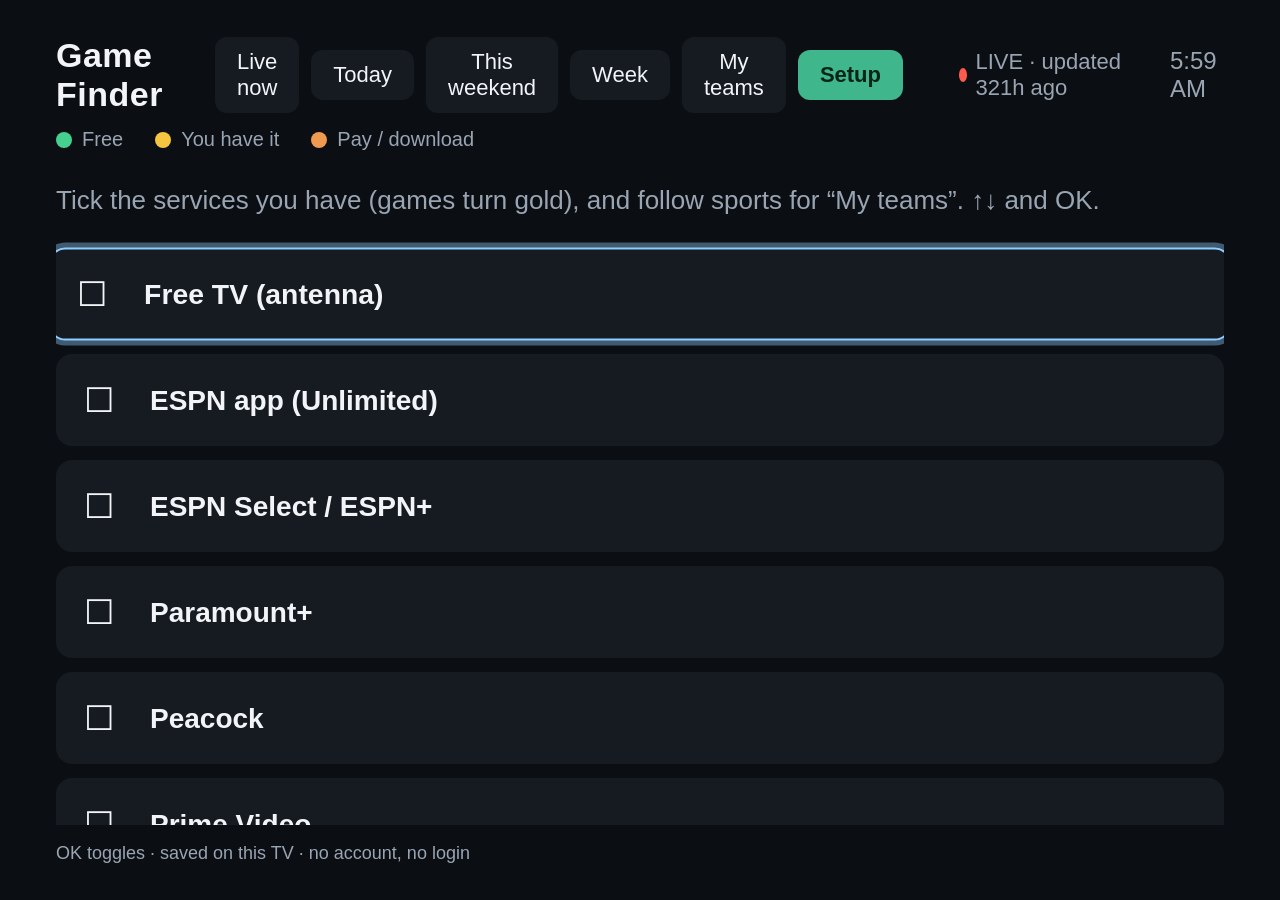
==== tv/index.html @ 2e41e46f "site update 2026-11-22 13:25" ====
<!doctype html>
<html lang="en">
<head>
<meta charset="utf-8">
<meta name="viewport" content="width=1920, height=1080">
<title>Game Finder TV</title>
<link rel="stylesheet" href="tv.css">
</head>
<body>
<div id="app">
  <header id="bar">
    <div class="brand">Game Finder</div>
    <nav id="views" class="row">
      <button class="seg" data-v="live">Live now</button>
      <button class="seg" data-v="today">Today</button>
      <button class="seg" data-v="weekend">This weekend</button>
      <button class="seg" data-v="week">Week</button>
      <button class="seg" data-v="mine">My teams</button>
      <button class="seg" data-v="setup">Setup</button>
    </nav>
    <div id="groups" class="row"></div>
    <div id="live" class="live-ind"></div>
    <div id="clock"></div>
  </header>
  <div id="legend">
    <span class="lgi"><i class="dot green"></i>Free</span>
    <span class="lgi"><i class="dot gold"></i>You have it</span>
    <span class="lgi"><i class="dot orange"></i>Pay / download</span>
  </div>
  <main id="list"></main>
  <footer id="foot"></footer>
</div>

<div id="overlay" hidden>
  <div id="sheet">
    <div id="sheetTitle"></div>
    <div id="sheetWhy"></div>
    <div id="watchOpts"></div>
    <div id="listenBox"></div>
    <div class="hint">OK = open the app on this TV &nbsp;·&nbsp; BACK = close</div>
  </div>
</div>

<div id="toast" hidden></div>

<script src="rank.js"></script>
<script src="live.js"></script>
<script src="tv.js"></script>
</body>
</html>
---- tv/tv.css ----
/* 10-foot UI for the Samsung Frame. Designed at 1920x1080, remote-navigable. */
:root {
  --bg: #0b0e13; --panel: #161b22; --line: #2a313c; --text: #f2f4f7; --muted: #9aa5b3;
  --accent: #3fb68b; --accent-ink: #052418; --focus: #8ecdff; --live: #ff5a4d; --warn: #e0a84a;
}
* { box-sizing: border-box; }
html, body { margin: 0; height: 100%; background: var(--bg); color: var(--text);
  font-family: "Segoe UI", Roboto, "Samsung One", sans-serif; overflow: hidden;
  -webkit-user-select: none; user-select: none; }
#app { height: 100vh; display: flex; flex-direction: column; padding: 36px 56px; }
#bar { display: flex; align-items: center; gap: 28px; }
.brand { font-size: 34px; font-weight: 800; letter-spacing: .5px; }
.row { display: flex; gap: 12px; align-items: center; }
#groups { flex: 1; overflow: hidden; flex-wrap: nowrap; }
#clock { font-size: 24px; color: var(--muted); font-variant-numeric: tabular-nums; }
.seg, .chip { background: var(--panel); border: 2px solid transparent; border-radius: 12px;
  padding: 10px 20px; font-size: 22px; color: var(--text); }
.chip { padding: 8px 16px; font-size: 20px; color: var(--muted); }
.seg.on, .chip.on { background: var(--accent); color: var(--accent-ink); font-weight: 700; }
.focus { border-color: var(--focus); box-shadow: 0 0 0 4px rgba(142,205,255,.35); outline: none; }

#list { flex: 1; margin-top: 26px; overflow: hidden; display: flex; flex-direction: column; gap: 14px; }
.game { background: var(--panel); border: 2px solid transparent; border-radius: 16px;
  padding: 18px 26px; display: flex; align-items: center; gap: 26px; min-height: 92px; }
.game .when { width: 150px; font-size: 22px; color: var(--muted); }
.game .when .lv { color: var(--live); font-weight: 800; }
.game .mid { flex: 1; min-width: 0; }
.game .lg { font-size: 18px; color: var(--muted); text-transform: uppercase; letter-spacing: .6px; }
.game .mt { font-size: 28px; font-weight: 600; margin-top: 2px; white-space: nowrap; overflow: hidden; text-overflow: ellipsis; }
.game .where { width: 560px; font-size: 24px; text-align: right; font-weight: 600; }
.game .where.c-green { color: #46d08f; } .game .where.c-gold { color: #f5c542; }
.game .where.c-orange { color: #ef9a4e; } .game .where.c-none { color: var(--muted); font-weight: 400; }
#legend { display: flex; gap: 32px; padding: 14px 0 0; font-size: 20px; color: var(--muted); }
#legend .lgi { display: inline-flex; align-items: center; gap: 10px; }
#legend .dot { width: 16px; height: 16px; border-radius: 50%; display: inline-block; }
.dot.green { background: #46d08f; } .dot.gold { background: #f5c542; } .dot.orange { background: #ef9a4e; }
.game .pill { display: inline-block; margin-left: 12px; font-size: 18px; background: #0c3; color: #000; }
.game.focus { border-color: var(--focus); box-shadow: 0 0 0 5px rgba(142,205,255,.4); transform: scale(1.012); }

#foot { margin-top: 18px; font-size: 18px; color: var(--muted); }

#overlay { position: fixed; inset: 0; background: rgba(0,0,0,.72); display: flex; align-items: center; justify-content: center; }
#overlay[hidden] { display: none; }
#toast[hidden] { display: none; }
#sheet { width: 1100px; max-height: 84vh; overflow: hidden; background: var(--bg); border: 2px solid var(--line);
  border-radius: 22px; padding: 40px 48px; }
#sheetTitle { font-size: 38px; font-weight: 800; }
#sheetWhy { font-size: 26px; margin: 10px 0 24px; }
#sheetWhy.have { color: var(--accent); } #sheetWhy.need { color: var(--muted); }
#watchOpts { display: flex; flex-direction: column; gap: 12px; }
.opt { display: flex; align-items: center; gap: 18px; background: var(--panel); border: 2px solid transparent;
  border-radius: 14px; padding: 18px 26px; font-size: 26px; }
.opt .svc { flex: 1; } .opt .tag { font-size: 20px; color: var(--muted); }
.opt.c-green { border-color: #46d08f; color: #46d08f; }
.opt.c-gold { background: #f5c542; color: #3a2e00; font-weight: 700; }
.opt.c-gold .tag { color: #3a2e00; opacity: .85; }
.opt.c-orange { border-color: #ef9a4e; color: #ef9a4e; }
.opt.getapp .tag { color: #46d08f; font-weight: 700; }
.opt.focus { border-color: var(--focus); box-shadow: 0 0 0 5px rgba(142,205,255,.45); }
.divider { font-size: 18px; color: var(--muted); text-transform: uppercase; letter-spacing: .8px; margin: 8px 0 2px; }
#listenBox { margin-top: 24px; font-size: 22px; color: var(--muted); line-height: 1.5; }
#listenBox b { color: var(--text); font-weight: 500; }
.hint { margin-top: 26px; font-size: 20px; color: var(--muted); }

#toast { position: fixed; bottom: 56px; left: 50%; transform: translateX(-50%);
  background: var(--accent); color: var(--accent-ink); font-size: 26px; font-weight: 700;
  padding: 18px 34px; border-radius: 14px; box-shadow: 0 8px 30px rgba(0,0,0,.5); }
.empty { text-align: center; color: var(--muted); font-size: 28px; margin-top: 120px; }
.live-ind { font-size: 22px; color: var(--muted); display: inline-flex; align-items: center; gap: 8px; margin-right: 20px; }
.live-ind .dot { width: 14px; height: 14px; border-radius: 50%; display: inline-block; }
.live-ind .green { background: #46d08f; }
.live-ind .livedot { background: #ff5a4d; animation: pulse 1.4s infinite; }
@keyframes pulse { 0%,100% { opacity: 1; } 50% { opacity: .35; } }
.setup-head { font-size: 26px; color: var(--muted); margin: 8px 0 18px; }
.setup-row { display: flex; align-items: center; gap: 22px; }
.setup-row .chk { font-size: 34px; width: 44px; }
.setup-row.on { border-color: #f5c542; }
.setup-row.on .chk { color: #f5c542; }
.chip.toggle { border-style: dashed; color: var(--muted); }
.chip.toggle.on { background: var(--accent); color: var(--accent-ink); border-style: solid; }
.game .when .lv { animation: tvpulse 1.4s infinite; }
.game .when .lvstate { display: block; color: var(--live); font-size: 18px; font-weight: 600; margin-top: 4px; }
@keyframes tvpulse { 0%,100% { opacity: 1; } 50% { opacity: .4; } }
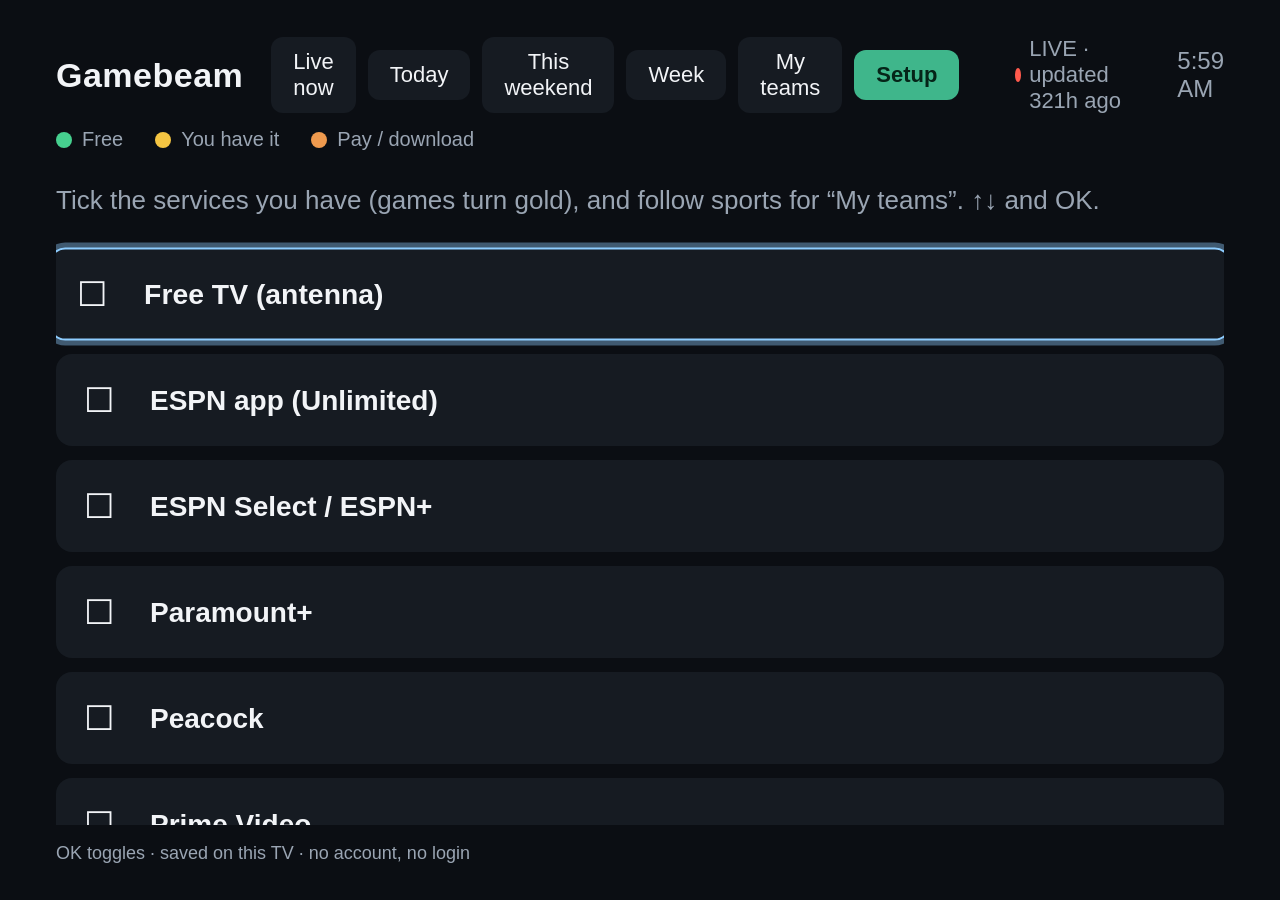
==== commit 3ad9e4dc: "site update 2026-11-22 13:31" ====
--- a/tv/index.html
+++ b/tv/index.html
@@ -3,13 +3,13 @@
 <head>
 <meta charset="utf-8">
 <meta name="viewport" content="width=1920, height=1080">
-<title>Game Finder TV</title>
+<title>Gamebeam TV</title>
 <link rel="stylesheet" href="tv.css">
 </head>
 <body>
 <div id="app">
   <header id="bar">
-    <div class="brand">Game Finder</div>
+    <div class="brand">Gamebeam</div>
     <nav id="views" class="row">
       <button class="seg" data-v="live">Live now</button>
       <button class="seg" data-v="today">Today</button>
